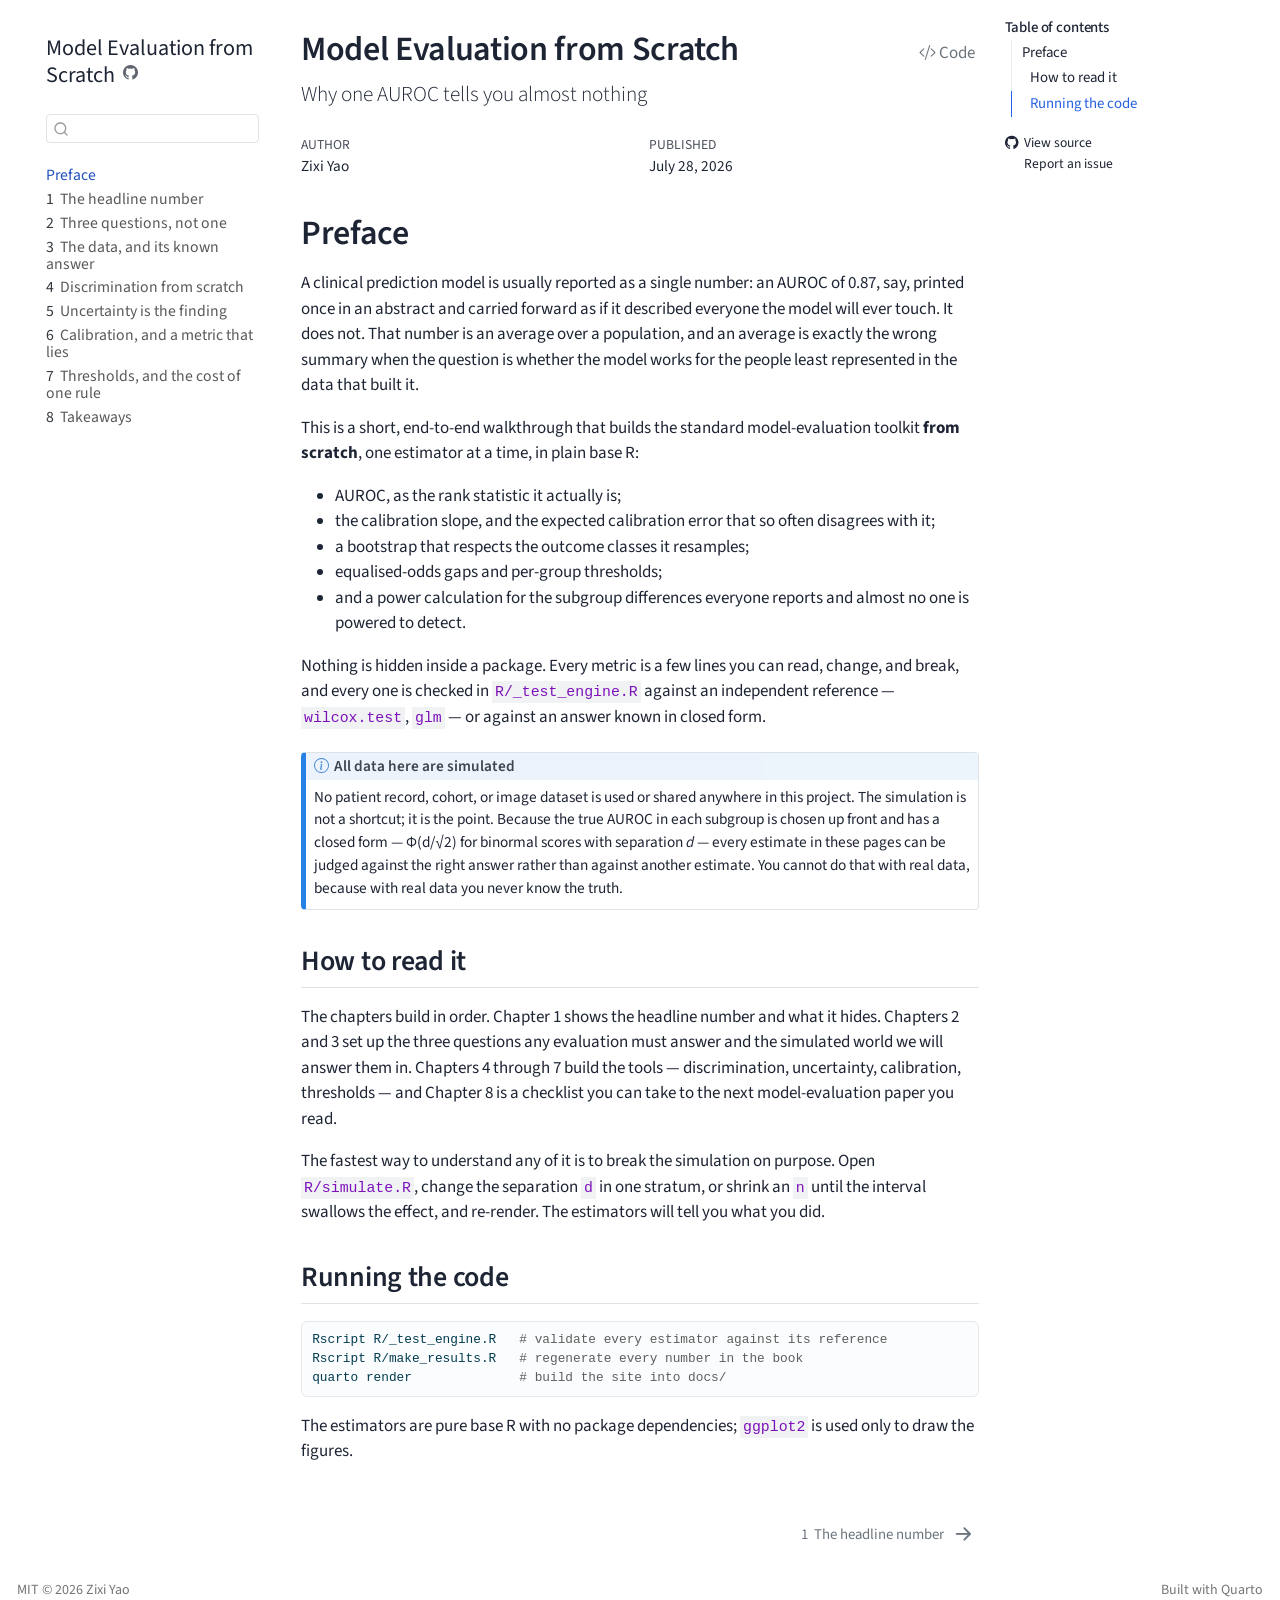
==== docs/index.html @ 879e9f86 "Render site for GitHub Pages" ====
<!DOCTYPE html>
<html xmlns="http://www.w3.org/1999/xhtml" lang="en" xml:lang="en"><head>

<meta charset="utf-8">
<meta name="generator" content="quarto-1.8.27">

<meta name="viewport" content="width=device-width, initial-scale=1.0, user-scalable=yes">

<meta name="author" content="Zixi Yao">
<meta name="dcterms.date" content="2026-07-28">

<title>Model Evaluation from Scratch</title>
<style>
code{white-space: pre-wrap;}
span.smallcaps{font-variant: small-caps;}
div.columns{display: flex; gap: min(4vw, 1.5em);}
div.column{flex: auto; overflow-x: auto;}
div.hanging-indent{margin-left: 1.5em; text-indent: -1.5em;}
ul.task-list{list-style: none;}
ul.task-list li input[type="checkbox"] {
  width: 0.8em;
  margin: 0 0.8em 0.2em -1em; /* quarto-specific, see https://github.com/quarto-dev/quarto-cli/issues/4556 */ 
  vertical-align: middle;
}
/* CSS for syntax highlighting */
html { -webkit-text-size-adjust: 100%; }
pre > code.sourceCode { white-space: pre; position: relative; }
pre > code.sourceCode > span { display: inline-block; line-height: 1.25; }
pre > code.sourceCode > span:empty { height: 1.2em; }
.sourceCode { overflow: visible; }
code.sourceCode > span { color: inherit; text-decoration: inherit; }
div.sourceCode { margin: 1em 0; }
pre.sourceCode { margin: 0; }
@media screen {
div.sourceCode { overflow: auto; }
}
@media print {
pre > code.sourceCode { white-space: pre-wrap; }
pre > code.sourceCode > span { text-indent: -5em; padding-left: 5em; }
}
pre.numberSource code
  { counter-reset: source-line 0; }
pre.numberSource code > span
  { position: relative; left: -4em; counter-increment: source-line; }
pre.numberSource code > span > a:first-child::before
  { content: counter(source-line);
    position: relative; left: -1em; text-align: right; vertical-align: baseline;
    border: none; display: inline-block;
    -webkit-touch-callout: none; -webkit-user-select: none;
    -khtml-user-select: none; -moz-user-select: none;
    -ms-user-select: none; user-select: none;
    padding: 0 4px; width: 4em;
  }
pre.numberSource { margin-left: 3em;  padding-left: 4px; }
div.sourceCode
  {   }
@media screen {
pre > code.sourceCode > span > a:first-child::before { text-decoration: underline; }
}
</style>


<script src="site_libs/quarto-nav/quarto-nav.js"></script>
<script src="site_libs/quarto-nav/headroom.min.js"></script>
<script src="site_libs/clipboard/clipboard.min.js"></script>
<script src="site_libs/quarto-search/autocomplete.umd.js"></script>
<script src="site_libs/quarto-search/fuse.min.js"></script>
<script src="site_libs/quarto-search/quarto-search.js"></script>
<meta name="quarto:offset" content="./">
<link href="./chapters/01-headline-number.html" rel="next">
<script src="site_libs/quarto-html/quarto.js" type="module"></script>
<script src="site_libs/quarto-html/tabsets/tabsets.js" type="module"></script>
<script src="site_libs/quarto-html/axe/axe-check.js" type="module"></script>
<script src="site_libs/quarto-html/popper.min.js"></script>
<script src="site_libs/quarto-html/tippy.umd.min.js"></script>
<script src="site_libs/quarto-html/anchor.min.js"></script>
<link href="site_libs/quarto-html/tippy.css" rel="stylesheet">
<link href="site_libs/quarto-html/quarto-syntax-highlighting-ed96de9b727972fe78a7b5d16c58bf87.css" rel="stylesheet" id="quarto-text-highlighting-styles">
<script src="site_libs/bootstrap/bootstrap.min.js"></script>
<link href="site_libs/bootstrap/bootstrap-icons.css" rel="stylesheet">
<link href="site_libs/bootstrap/bootstrap-27c261d06b905028a18691de25d09dde.min.css" rel="stylesheet" append-hash="true" id="quarto-bootstrap" data-mode="light">
<script id="quarto-search-options" type="application/json">{
  "location": "sidebar",
  "copy-button": false,
  "collapse-after": 3,
  "panel-placement": "start",
  "type": "textbox",
  "limit": 50,
  "keyboard-shortcut": [
    "f",
    "/",
    "s"
  ],
  "show-item-context": false,
  "language": {
    "search-no-results-text": "No results",
    "search-matching-documents-text": "matching documents",
    "search-copy-link-title": "Copy link to search",
    "search-hide-matches-text": "Hide additional matches",
    "search-more-match-text": "more match in this document",
    "search-more-matches-text": "more matches in this document",
    "search-clear-button-title": "Clear",
    "search-text-placeholder": "",
    "search-detached-cancel-button-title": "Cancel",
    "search-submit-button-title": "Submit",
    "search-label": "Search"
  }
}</script>


<link rel="stylesheet" href="styles.css">
</head>

<body class="nav-sidebar floating quarto-light">

<div id="quarto-search-results"></div>
  <header id="quarto-header" class="headroom fixed-top">
  <nav class="quarto-secondary-nav">
    <div class="container-fluid d-flex">
      <button type="button" class="quarto-btn-toggle btn" data-bs-toggle="collapse" role="button" data-bs-target=".quarto-sidebar-collapse-item" aria-controls="quarto-sidebar" aria-expanded="false" aria-label="Toggle sidebar navigation" onclick="if (window.quartoToggleHeadroom) { window.quartoToggleHeadroom(); }">
        <i class="bi bi-layout-text-sidebar-reverse"></i>
      </button>
        <nav class="quarto-page-breadcrumbs" aria-label="breadcrumb"><ol class="breadcrumb"><li class="breadcrumb-item"><a href="./index.html">Preface</a></li></ol></nav>
        <a class="flex-grow-1" role="navigation" data-bs-toggle="collapse" data-bs-target=".quarto-sidebar-collapse-item" aria-controls="quarto-sidebar" aria-expanded="false" aria-label="Toggle sidebar navigation" onclick="if (window.quartoToggleHeadroom) { window.quartoToggleHeadroom(); }">      
        </a>
      <button type="button" class="btn quarto-search-button" aria-label="Search" onclick="window.quartoOpenSearch();">
        <i class="bi bi-search"></i>
      </button>
    </div>
  </nav>
</header>
<!-- content -->
<div id="quarto-content" class="quarto-container page-columns page-rows-contents page-layout-article">
<!-- sidebar -->
  <nav id="quarto-sidebar" class="sidebar collapse collapse-horizontal quarto-sidebar-collapse-item sidebar-navigation floating overflow-auto">
    <div class="pt-lg-2 mt-2 text-left sidebar-header">
    <div class="sidebar-title mb-0 py-0">
      <a href="./">Model Evaluation from Scratch</a> 
        <div class="sidebar-tools-main">
    <a href="https://github.com/Lexiyao/model-evaluation-from-scratch" title="Source Code" class="quarto-navigation-tool px-1" aria-label="Source Code"><i class="bi bi-github"></i></a>
</div>
    </div>
      </div>
        <div class="mt-2 flex-shrink-0 align-items-center">
        <div class="sidebar-search">
        <div id="quarto-search" class="" title="Search"></div>
        </div>
        </div>
    <div class="sidebar-menu-container"> 
    <ul class="list-unstyled mt-1">
        <li class="sidebar-item">
  <div class="sidebar-item-container"> 
  <a href="./index.html" class="sidebar-item-text sidebar-link active">
 <span class="menu-text">Preface</span></a>
  </div>
</li>
        <li class="sidebar-item">
  <div class="sidebar-item-container"> 
  <a href="./chapters/01-headline-number.html" class="sidebar-item-text sidebar-link">
 <span class="menu-text"><span class="chapter-number">1</span>&nbsp; <span class="chapter-title">The headline number</span></span></a>
  </div>
</li>
        <li class="sidebar-item">
  <div class="sidebar-item-container"> 
  <a href="./chapters/02-three-questions.html" class="sidebar-item-text sidebar-link">
 <span class="menu-text"><span class="chapter-number">2</span>&nbsp; <span class="chapter-title">Three questions, not one</span></span></a>
  </div>
</li>
        <li class="sidebar-item">
  <div class="sidebar-item-container"> 
  <a href="./chapters/03-the-data.html" class="sidebar-item-text sidebar-link">
 <span class="menu-text"><span class="chapter-number">3</span>&nbsp; <span class="chapter-title">The data, and its known answer</span></span></a>
  </div>
</li>
        <li class="sidebar-item">
  <div class="sidebar-item-container"> 
  <a href="./chapters/04-discrimination.html" class="sidebar-item-text sidebar-link">
 <span class="menu-text"><span class="chapter-number">4</span>&nbsp; <span class="chapter-title">Discrimination from scratch</span></span></a>
  </div>
</li>
        <li class="sidebar-item">
  <div class="sidebar-item-container"> 
  <a href="./chapters/05-uncertainty.html" class="sidebar-item-text sidebar-link">
 <span class="menu-text"><span class="chapter-number">5</span>&nbsp; <span class="chapter-title">Uncertainty is the finding</span></span></a>
  </div>
</li>
        <li class="sidebar-item">
  <div class="sidebar-item-container"> 
  <a href="./chapters/06-calibration.html" class="sidebar-item-text sidebar-link">
 <span class="menu-text"><span class="chapter-number">6</span>&nbsp; <span class="chapter-title">Calibration, and a metric that lies</span></span></a>
  </div>
</li>
        <li class="sidebar-item">
  <div class="sidebar-item-container"> 
  <a href="./chapters/07-thresholds.html" class="sidebar-item-text sidebar-link">
 <span class="menu-text"><span class="chapter-number">7</span>&nbsp; <span class="chapter-title">Thresholds, and the cost of one rule</span></span></a>
  </div>
</li>
        <li class="sidebar-item">
  <div class="sidebar-item-container"> 
  <a href="./chapters/08-takeaways.html" class="sidebar-item-text sidebar-link">
 <span class="menu-text"><span class="chapter-number">8</span>&nbsp; <span class="chapter-title">Takeaways</span></span></a>
  </div>
</li>
    </ul>
    </div>
</nav>
<div id="quarto-sidebar-glass" class="quarto-sidebar-collapse-item" data-bs-toggle="collapse" data-bs-target=".quarto-sidebar-collapse-item"></div>
<!-- margin-sidebar -->
    <div id="quarto-margin-sidebar" class="sidebar margin-sidebar">
        <nav id="TOC" role="doc-toc" class="toc-active">
    <h2 id="toc-title">Table of contents</h2>
   
  <ul>
  <li><a href="#preface" id="toc-preface" class="nav-link active" data-scroll-target="#preface">Preface</a>
  <ul class="collapse">
  <li><a href="#how-to-read-it" id="toc-how-to-read-it" class="nav-link" data-scroll-target="#how-to-read-it">How to read it</a></li>
  <li><a href="#running-the-code" id="toc-running-the-code" class="nav-link" data-scroll-target="#running-the-code">Running the code</a></li>
  </ul></li>
  </ul>
<div class="toc-actions"><ul><li><a href="https://github.com/Lexiyao/model-evaluation-from-scratch/blob/main/index.qmd" class="toc-action"><i class="bi bi-github"></i>View source</a></li><li><a href="https://github.com/Lexiyao/model-evaluation-from-scratch/issues/new" class="toc-action"><i class="bi empty"></i>Report an issue</a></li></ul></div></nav>
    </div>
<!-- main -->
<main class="content" id="quarto-document-content">

<header id="title-block-header" class="quarto-title-block default">
<div class="quarto-title">
<div class="quarto-title-block"><div><h1 class="title">Model Evaluation from Scratch</h1><button type="button" class="btn code-tools-button" id="quarto-code-tools-source"><i class="bi"></i> Code</button></div></div>
<p class="subtitle lead">Why one AUROC tells you almost nothing</p>
</div>



<div class="quarto-title-meta">

    <div>
    <div class="quarto-title-meta-heading">Author</div>
    <div class="quarto-title-meta-contents">
             <p>Zixi Yao </p>
          </div>
  </div>
    
    <div>
    <div class="quarto-title-meta-heading">Published</div>
    <div class="quarto-title-meta-contents">
      <p class="date">July 28, 2026</p>
    </div>
  </div>
  
    
  </div>
  


</header>


<section id="preface" class="level1 unnumbered">
<h1 class="unnumbered">Preface</h1>
<p>A clinical prediction model is usually reported as a single number: an AUROC of 0.87, say, printed once in an abstract and carried forward as if it described everyone the model will ever touch. It does not. That number is an average over a population, and an average is exactly the wrong summary when the question is whether the model works for the people least represented in the data that built it.</p>
<p>This is a short, end-to-end walkthrough that builds the standard model-evaluation toolkit <strong>from scratch</strong>, one estimator at a time, in plain base R:</p>
<ul>
<li>AUROC, as the rank statistic it actually is;</li>
<li>the calibration slope, and the expected calibration error that so often disagrees with it;</li>
<li>a bootstrap that respects the outcome classes it resamples;</li>
<li>equalised-odds gaps and per-group thresholds;</li>
<li>and a power calculation for the subgroup differences everyone reports and almost no one is powered to detect.</li>
</ul>
<p>Nothing is hidden inside a package. Every metric is a few lines you can read, change, and break, and every one is checked in <code>R/_test_engine.R</code> against an independent reference — <code>wilcox.test</code>, <code>glm</code> — or against an answer known in closed form.</p>
<div class="callout callout-style-default callout-note callout-titled">
<div class="callout-header d-flex align-content-center">
<div class="callout-icon-container">
<i class="callout-icon"></i>
</div>
<div class="callout-title-container flex-fill">
<span class="screen-reader-only">Note</span>All data here are simulated
</div>
</div>
<div class="callout-body-container callout-body">
<p>No patient record, cohort, or image dataset is used or shared anywhere in this project. The simulation is not a shortcut; it is the point. Because the true AUROC in each subgroup is chosen up front and has a closed form — Φ(d/√2) for binormal scores with separation <em>d</em> — every estimate in these pages can be judged against the right answer rather than against another estimate. You cannot do that with real data, because with real data you never know the truth.</p>
</div>
</div>
<section id="how-to-read-it" class="level2">
<h2 class="anchored" data-anchor-id="how-to-read-it">How to read it</h2>
<p>The chapters build in order. Chapter 1 shows the headline number and what it hides. Chapters 2 and 3 set up the three questions any evaluation must answer and the simulated world we will answer them in. Chapters 4 through 7 build the tools — discrimination, uncertainty, calibration, thresholds — and Chapter 8 is a checklist you can take to the next model-evaluation paper you read.</p>
<p>The fastest way to understand any of it is to break the simulation on purpose. Open <code>R/simulate.R</code>, change the separation <code>d</code> in one stratum, or shrink an <code>n</code> until the interval swallows the effect, and re-render. The estimators will tell you what you did.</p>
</section>
<section id="running-the-code" class="level2">
<h2 class="anchored" data-anchor-id="running-the-code">Running the code</h2>
<div class="code-copy-outer-scaffold"><div class="sourceCode" id="cb1"><pre class="sourceCode bash code-with-copy"><code class="sourceCode bash"><span id="cb1-1"><a href="#cb1-1" aria-hidden="true" tabindex="-1"></a><span class="ex">Rscript</span> R/_test_engine.R   <span class="co"># validate every estimator against its reference</span></span>
<span id="cb1-2"><a href="#cb1-2" aria-hidden="true" tabindex="-1"></a><span class="ex">Rscript</span> R/make_results.R   <span class="co"># regenerate every number in the book</span></span>
<span id="cb1-3"><a href="#cb1-3" aria-hidden="true" tabindex="-1"></a><span class="ex">quarto</span> render              <span class="co"># build the site into docs/</span></span></code></pre></div><button title="Copy to Clipboard" class="code-copy-button"><i class="bi"></i></button></div>
<p>The estimators are pure base R with no package dependencies; <code>ggplot2</code> is used only to draw the figures.</p>


<!-- -->

</section>
</section>

</main> <!-- /main -->
<script id="quarto-html-after-body" type="application/javascript">
  window.document.addEventListener("DOMContentLoaded", function (event) {
    const icon = "";
    const anchorJS = new window.AnchorJS();
    anchorJS.options = {
      placement: 'right',
      icon: icon
    };
    anchorJS.add('.anchored');
    const isCodeAnnotation = (el) => {
      for (const clz of el.classList) {
        if (clz.startsWith('code-annotation-')) {                     
          return true;
        }
      }
      return false;
    }
    const onCopySuccess = function(e) {
      // button target
      const button = e.trigger;
      // don't keep focus
      button.blur();
      // flash "checked"
      button.classList.add('code-copy-button-checked');
      var currentTitle = button.getAttribute("title");
      button.setAttribute("title", "Copied!");
      let tooltip;
      if (window.bootstrap) {
        button.setAttribute("data-bs-toggle", "tooltip");
        button.setAttribute("data-bs-placement", "left");
        button.setAttribute("data-bs-title", "Copied!");
        tooltip = new bootstrap.Tooltip(button, 
          { trigger: "manual", 
            customClass: "code-copy-button-tooltip",
            offset: [0, -8]});
        tooltip.show();    
      }
      setTimeout(function() {
        if (tooltip) {
          tooltip.hide();
          button.removeAttribute("data-bs-title");
          button.removeAttribute("data-bs-toggle");
          button.removeAttribute("data-bs-placement");
        }
        button.setAttribute("title", currentTitle);
        button.classList.remove('code-copy-button-checked');
      }, 1000);
      // clear code selection
      e.clearSelection();
    }
    const getTextToCopy = function(trigger) {
      const outerScaffold = trigger.parentElement.cloneNode(true);
      const codeEl = outerScaffold.querySelector('code');
      for (const childEl of codeEl.children) {
        if (isCodeAnnotation(childEl)) {
          childEl.remove();
        }
      }
      return codeEl.innerText;
    }
    const clipboard = new window.ClipboardJS('.code-copy-button:not([data-in-quarto-modal])', {
      text: getTextToCopy
    });
    clipboard.on('success', onCopySuccess);
    if (window.document.getElementById('quarto-embedded-source-code-modal')) {
      const clipboardModal = new window.ClipboardJS('.code-copy-button[data-in-quarto-modal]', {
        text: getTextToCopy,
        container: window.document.getElementById('quarto-embedded-source-code-modal')
      });
      clipboardModal.on('success', onCopySuccess);
    }
    const viewSource = window.document.getElementById('quarto-view-source') ||
                       window.document.getElementById('quarto-code-tools-source');
    if (viewSource) {
      const sourceUrl = viewSource.getAttribute("data-quarto-source-url");
      viewSource.addEventListener("click", function(e) {
        if (sourceUrl) {
          // rstudio viewer pane
          if (/\bcapabilities=\b/.test(window.location)) {
            window.open(sourceUrl);
          } else {
            window.location.href = sourceUrl;
          }
        } else {
          const modal = new bootstrap.Modal(document.getElementById('quarto-embedded-source-code-modal'));
          modal.show();
        }
        return false;
      });
    }
    function toggleCodeHandler(show) {
      return function(e) {
        const detailsSrc = window.document.querySelectorAll(".cell > details > .sourceCode");
        for (let i=0; i<detailsSrc.length; i++) {
          const details = detailsSrc[i].parentElement;
          if (show) {
            details.open = true;
          } else {
            details.removeAttribute("open");
          }
        }
        const cellCodeDivs = window.document.querySelectorAll(".cell > .sourceCode");
        const fromCls = show ? "hidden" : "unhidden";
        const toCls = show ? "unhidden" : "hidden";
        for (let i=0; i<cellCodeDivs.length; i++) {
          const codeDiv = cellCodeDivs[i];
          if (codeDiv.classList.contains(fromCls)) {
            codeDiv.classList.remove(fromCls);
            codeDiv.classList.add(toCls);
          } 
        }
        return false;
      }
    }
    const hideAllCode = window.document.getElementById("quarto-hide-all-code");
    if (hideAllCode) {
      hideAllCode.addEventListener("click", toggleCodeHandler(false));
    }
    const showAllCode = window.document.getElementById("quarto-show-all-code");
    if (showAllCode) {
      showAllCode.addEventListener("click", toggleCodeHandler(true));
    }
      var localhostRegex = new RegExp(/^(?:http|https):\/\/localhost\:?[0-9]*\//);
      var mailtoRegex = new RegExp(/^mailto:/);
        var filterRegex = new RegExp('/' + window.location.host + '/');
      var isInternal = (href) => {
          return filterRegex.test(href) || localhostRegex.test(href) || mailtoRegex.test(href);
      }
      // Inspect non-navigation links and adorn them if external
     var links = window.document.querySelectorAll('a[href]:not(.nav-link):not(.navbar-brand):not(.toc-action):not(.sidebar-link):not(.sidebar-item-toggle):not(.pagination-link):not(.no-external):not([aria-hidden]):not(.dropdown-item):not(.quarto-navigation-tool):not(.about-link)');
      for (var i=0; i<links.length; i++) {
        const link = links[i];
        if (!isInternal(link.href)) {
          // undo the damage that might have been done by quarto-nav.js in the case of
          // links that we want to consider external
          if (link.dataset.originalHref !== undefined) {
            link.href = link.dataset.originalHref;
          }
        }
      }
    function tippyHover(el, contentFn, onTriggerFn, onUntriggerFn) {
      const config = {
        allowHTML: true,
        maxWidth: 500,
        delay: 100,
        arrow: false,
        appendTo: function(el) {
            return el.parentElement;
        },
        interactive: true,
        interactiveBorder: 10,
        theme: 'quarto',
        placement: 'bottom-start',
      };
      if (contentFn) {
        config.content = contentFn;
      }
      if (onTriggerFn) {
        config.onTrigger = onTriggerFn;
      }
      if (onUntriggerFn) {
        config.onUntrigger = onUntriggerFn;
      }
      window.tippy(el, config); 
    }
    const noterefs = window.document.querySelectorAll('a[role="doc-noteref"]');
    for (var i=0; i<noterefs.length; i++) {
      const ref = noterefs[i];
      tippyHover(ref, function() {
        // use id or data attribute instead here
        let href = ref.getAttribute('data-footnote-href') || ref.getAttribute('href');
        try { href = new URL(href).hash; } catch {}
        const id = href.replace(/^#\/?/, "");
        const note = window.document.getElementById(id);
        if (note) {
          return note.innerHTML;
        } else {
          return "";
        }
      });
    }
    const xrefs = window.document.querySelectorAll('a.quarto-xref');
    const processXRef = (id, note) => {
      // Strip column container classes
      const stripColumnClz = (el) => {
        el.classList.remove("page-full", "page-columns");
        if (el.children) {
          for (const child of el.children) {
            stripColumnClz(child);
          }
        }
      }
      stripColumnClz(note)
      if (id === null || id.startsWith('sec-')) {
        // Special case sections, only their first couple elements
        const container = document.createElement("div");
        if (note.children && note.children.length > 2) {
          container.appendChild(note.children[0].cloneNode(true));
          for (let i = 1; i < note.children.length; i++) {
            const child = note.children[i];
            if (child.tagName === "P" && child.innerText === "") {
              continue;
            } else {
              container.appendChild(child.cloneNode(true));
              break;
            }
          }
          if (window.Quarto?.typesetMath) {
            window.Quarto.typesetMath(container);
          }
          return container.innerHTML
        } else {
          if (window.Quarto?.typesetMath) {
            window.Quarto.typesetMath(note);
          }
          return note.innerHTML;
        }
      } else {
        // Remove any anchor links if they are present
        const anchorLink = note.querySelector('a.anchorjs-link');
        if (anchorLink) {
          anchorLink.remove();
        }
        if (window.Quarto?.typesetMath) {
          window.Quarto.typesetMath(note);
        }
        if (note.classList.contains("callout")) {
          return note.outerHTML;
        } else {
          return note.innerHTML;
        }
      }
    }
    for (var i=0; i<xrefs.length; i++) {
      const xref = xrefs[i];
      tippyHover(xref, undefined, function(instance) {
        instance.disable();
        let url = xref.getAttribute('href');
        let hash = undefined; 
        if (url.startsWith('#')) {
          hash = url;
        } else {
          try { hash = new URL(url).hash; } catch {}
        }
        if (hash) {
          const id = hash.replace(/^#\/?/, "");
          const note = window.document.getElementById(id);
          if (note !== null) {
            try {
              const html = processXRef(id, note.cloneNode(true));
              instance.setContent(html);
            } finally {
              instance.enable();
              instance.show();
            }
          } else {
            // See if we can fetch this
            fetch(url.split('#')[0])
            .then(res => res.text())
            .then(html => {
              const parser = new DOMParser();
              const htmlDoc = parser.parseFromString(html, "text/html");
              const note = htmlDoc.getElementById(id);
              if (note !== null) {
                const html = processXRef(id, note);
                instance.setContent(html);
              } 
            }).finally(() => {
              instance.enable();
              instance.show();
            });
          }
        } else {
          // See if we can fetch a full url (with no hash to target)
          // This is a special case and we should probably do some content thinning / targeting
          fetch(url)
          .then(res => res.text())
          .then(html => {
            const parser = new DOMParser();
            const htmlDoc = parser.parseFromString(html, "text/html");
            const note = htmlDoc.querySelector('main.content');
            if (note !== null) {
              // This should only happen for chapter cross references
              // (since there is no id in the URL)
              // remove the first header
              if (note.children.length > 0 && note.children[0].tagName === "HEADER") {
                note.children[0].remove();
              }
              const html = processXRef(null, note);
              instance.setContent(html);
            } 
          }).finally(() => {
            instance.enable();
            instance.show();
          });
        }
      }, function(instance) {
      });
    }
        let selectedAnnoteEl;
        const selectorForAnnotation = ( cell, annotation) => {
          let cellAttr = 'data-code-cell="' + cell + '"';
          let lineAttr = 'data-code-annotation="' +  annotation + '"';
          const selector = 'span[' + cellAttr + '][' + lineAttr + ']';
          return selector;
        }
        const selectCodeLines = (annoteEl) => {
          const doc = window.document;
          const targetCell = annoteEl.getAttribute("data-target-cell");
          const targetAnnotation = annoteEl.getAttribute("data-target-annotation");
          const annoteSpan = window.document.querySelector(selectorForAnnotation(targetCell, targetAnnotation));
          const lines = annoteSpan.getAttribute("data-code-lines").split(",");
          const lineIds = lines.map((line) => {
            return targetCell + "-" + line;
          })
          let top = null;
          let height = null;
          let parent = null;
          if (lineIds.length > 0) {
              //compute the position of the single el (top and bottom and make a div)
              const el = window.document.getElementById(lineIds[0]);
              top = el.offsetTop;
              height = el.offsetHeight;
              parent = el.parentElement.parentElement;
            if (lineIds.length > 1) {
              const lastEl = window.document.getElementById(lineIds[lineIds.length - 1]);
              const bottom = lastEl.offsetTop + lastEl.offsetHeight;
              height = bottom - top;
            }
            if (top !== null && height !== null && parent !== null) {
              // cook up a div (if necessary) and position it 
              let div = window.document.getElementById("code-annotation-line-highlight");
              if (div === null) {
                div = window.document.createElement("div");
                div.setAttribute("id", "code-annotation-line-highlight");
                div.style.position = 'absolute';
                parent.appendChild(div);
              }
              div.style.top = top - 2 + "px";
              div.style.height = height + 4 + "px";
              div.style.left = 0;
              let gutterDiv = window.document.getElementById("code-annotation-line-highlight-gutter");
              if (gutterDiv === null) {
                gutterDiv = window.document.createElement("div");
                gutterDiv.setAttribute("id", "code-annotation-line-highlight-gutter");
                gutterDiv.style.position = 'absolute';
                const codeCell = window.document.getElementById(targetCell);
                const gutter = codeCell.querySelector('.code-annotation-gutter');
                gutter.appendChild(gutterDiv);
              }
              gutterDiv.style.top = top - 2 + "px";
              gutterDiv.style.height = height + 4 + "px";
            }
            selectedAnnoteEl = annoteEl;
          }
        };
        const unselectCodeLines = () => {
          const elementsIds = ["code-annotation-line-highlight", "code-annotation-line-highlight-gutter"];
          elementsIds.forEach((elId) => {
            const div = window.document.getElementById(elId);
            if (div) {
              div.remove();
            }
          });
          selectedAnnoteEl = undefined;
        };
          // Handle positioning of the toggle
      window.addEventListener(
        "resize",
        throttle(() => {
          elRect = undefined;
          if (selectedAnnoteEl) {
            selectCodeLines(selectedAnnoteEl);
          }
        }, 10)
      );
      function throttle(fn, ms) {
      let throttle = false;
      let timer;
        return (...args) => {
          if(!throttle) { // first call gets through
              fn.apply(this, args);
              throttle = true;
          } else { // all the others get throttled
              if(timer) clearTimeout(timer); // cancel #2
              timer = setTimeout(() => {
                fn.apply(this, args);
                timer = throttle = false;
              }, ms);
          }
        };
      }
        // Attach click handler to the DT
        const annoteDls = window.document.querySelectorAll('dt[data-target-cell]');
        for (const annoteDlNode of annoteDls) {
          annoteDlNode.addEventListener('click', (event) => {
            const clickedEl = event.target;
            if (clickedEl !== selectedAnnoteEl) {
              unselectCodeLines();
              const activeEl = window.document.querySelector('dt[data-target-cell].code-annotation-active');
              if (activeEl) {
                activeEl.classList.remove('code-annotation-active');
              }
              selectCodeLines(clickedEl);
              clickedEl.classList.add('code-annotation-active');
            } else {
              // Unselect the line
              unselectCodeLines();
              clickedEl.classList.remove('code-annotation-active');
            }
          });
        }
    const findCites = (el) => {
      const parentEl = el.parentElement;
      if (parentEl) {
        const cites = parentEl.dataset.cites;
        if (cites) {
          return {
            el,
            cites: cites.split(' ')
          };
        } else {
          return findCites(el.parentElement)
        }
      } else {
        return undefined;
      }
    };
    var bibliorefs = window.document.querySelectorAll('a[role="doc-biblioref"]');
    for (var i=0; i<bibliorefs.length; i++) {
      const ref = bibliorefs[i];
      const citeInfo = findCites(ref);
      if (citeInfo) {
        tippyHover(citeInfo.el, function() {
          var popup = window.document.createElement('div');
          citeInfo.cites.forEach(function(cite) {
            var citeDiv = window.document.createElement('div');
            citeDiv.classList.add('hanging-indent');
            citeDiv.classList.add('csl-entry');
            var biblioDiv = window.document.getElementById('ref-' + cite);
            if (biblioDiv) {
              citeDiv.innerHTML = biblioDiv.innerHTML;
            }
            popup.appendChild(citeDiv);
          });
          return popup.innerHTML;
        });
      }
    }
  });
  </script>
<nav class="page-navigation">
  <div class="nav-page nav-page-previous">
  </div>
  <div class="nav-page nav-page-next">
      <a href="./chapters/01-headline-number.html" class="pagination-link" aria-label="The headline number">
        <span class="nav-page-text"><span class="chapter-number">1</span>&nbsp; <span class="chapter-title">The headline number</span></span> <i class="bi bi-arrow-right-short"></i>
      </a>
  </div>
</nav><div class="modal fade" id="quarto-embedded-source-code-modal" tabindex="-1" aria-labelledby="quarto-embedded-source-code-modal-label" aria-hidden="true"><div class="modal-dialog modal-dialog-scrollable"><div class="modal-content"><div class="modal-header"><h5 class="modal-title" id="quarto-embedded-source-code-modal-label">Source Code</h5><button class="btn-close" data-bs-dismiss="modal"></button></div><div class="modal-body"><div class="">
<div class="code-copy-outer-scaffold"><div class="sourceCode" id="cb2" data-shortcodes="false"><pre class="sourceCode markdown code-with-copy"><code class="sourceCode markdown"><span id="cb2-1"><a href="#cb2-1" aria-hidden="true" tabindex="-1"></a><span class="fu"># Preface {.unnumbered}</span></span>
<span id="cb2-2"><a href="#cb2-2" aria-hidden="true" tabindex="-1"></a></span>
<span id="cb2-3"><a href="#cb2-3" aria-hidden="true" tabindex="-1"></a>A clinical prediction model is usually reported as a single number: an AUROC of</span>
<span id="cb2-4"><a href="#cb2-4" aria-hidden="true" tabindex="-1"></a>0.87, say, printed once in an abstract and carried forward as if it described</span>
<span id="cb2-5"><a href="#cb2-5" aria-hidden="true" tabindex="-1"></a>everyone the model will ever touch. It does not. That number is an average over</span>
<span id="cb2-6"><a href="#cb2-6" aria-hidden="true" tabindex="-1"></a>a population, and an average is exactly the wrong summary when the question is</span>
<span id="cb2-7"><a href="#cb2-7" aria-hidden="true" tabindex="-1"></a>whether the model works for the people least represented in the data that built</span>
<span id="cb2-8"><a href="#cb2-8" aria-hidden="true" tabindex="-1"></a>it.</span>
<span id="cb2-9"><a href="#cb2-9" aria-hidden="true" tabindex="-1"></a></span>
<span id="cb2-10"><a href="#cb2-10" aria-hidden="true" tabindex="-1"></a>This is a short, end-to-end walkthrough that builds the standard</span>
<span id="cb2-11"><a href="#cb2-11" aria-hidden="true" tabindex="-1"></a>model-evaluation toolkit **from scratch**, one estimator at a time, in plain</span>
<span id="cb2-12"><a href="#cb2-12" aria-hidden="true" tabindex="-1"></a>base R:</span>
<span id="cb2-13"><a href="#cb2-13" aria-hidden="true" tabindex="-1"></a></span>
<span id="cb2-14"><a href="#cb2-14" aria-hidden="true" tabindex="-1"></a><span class="ss">- </span>AUROC, as the rank statistic it actually is;</span>
<span id="cb2-15"><a href="#cb2-15" aria-hidden="true" tabindex="-1"></a><span class="ss">- </span>the calibration slope, and the expected calibration error that so often</span>
<span id="cb2-16"><a href="#cb2-16" aria-hidden="true" tabindex="-1"></a>  disagrees with it;</span>
<span id="cb2-17"><a href="#cb2-17" aria-hidden="true" tabindex="-1"></a><span class="ss">- </span>a bootstrap that respects the outcome classes it resamples;</span>
<span id="cb2-18"><a href="#cb2-18" aria-hidden="true" tabindex="-1"></a><span class="ss">- </span>equalised-odds gaps and per-group thresholds;</span>
<span id="cb2-19"><a href="#cb2-19" aria-hidden="true" tabindex="-1"></a><span class="ss">- </span>and a power calculation for the subgroup differences everyone reports and</span>
<span id="cb2-20"><a href="#cb2-20" aria-hidden="true" tabindex="-1"></a>  almost no one is powered to detect.</span>
<span id="cb2-21"><a href="#cb2-21" aria-hidden="true" tabindex="-1"></a></span>
<span id="cb2-22"><a href="#cb2-22" aria-hidden="true" tabindex="-1"></a>Nothing is hidden inside a package. Every metric is a few lines you can read,</span>
<span id="cb2-23"><a href="#cb2-23" aria-hidden="true" tabindex="-1"></a>change, and break, and every one is checked in <span class="in">`R/_test_engine.R`</span> against an</span>
<span id="cb2-24"><a href="#cb2-24" aria-hidden="true" tabindex="-1"></a>independent reference — <span class="in">`wilcox.test`</span>, <span class="in">`glm`</span> — or against an answer known in</span>
<span id="cb2-25"><a href="#cb2-25" aria-hidden="true" tabindex="-1"></a>closed form.</span>
<span id="cb2-26"><a href="#cb2-26" aria-hidden="true" tabindex="-1"></a></span>
<span id="cb2-27"><a href="#cb2-27" aria-hidden="true" tabindex="-1"></a>::: {.callout-note}</span>
<span id="cb2-28"><a href="#cb2-28" aria-hidden="true" tabindex="-1"></a><span class="fu">## All data here are simulated</span></span>
<span id="cb2-29"><a href="#cb2-29" aria-hidden="true" tabindex="-1"></a></span>
<span id="cb2-30"><a href="#cb2-30" aria-hidden="true" tabindex="-1"></a>No patient record, cohort, or image dataset is used or shared anywhere in this</span>
<span id="cb2-31"><a href="#cb2-31" aria-hidden="true" tabindex="-1"></a>project. The simulation is not a shortcut; it is the point. Because the true</span>
<span id="cb2-32"><a href="#cb2-32" aria-hidden="true" tabindex="-1"></a>AUROC in each subgroup is chosen up front and has a closed form — Φ(d/√2) for</span>
<span id="cb2-33"><a href="#cb2-33" aria-hidden="true" tabindex="-1"></a>binormal scores with separation *d* — every estimate in these pages can be</span>
<span id="cb2-34"><a href="#cb2-34" aria-hidden="true" tabindex="-1"></a>judged against the right answer rather than against another estimate. You</span>
<span id="cb2-35"><a href="#cb2-35" aria-hidden="true" tabindex="-1"></a>cannot do that with real data, because with real data you never know the</span>
<span id="cb2-36"><a href="#cb2-36" aria-hidden="true" tabindex="-1"></a>truth.</span>
<span id="cb2-37"><a href="#cb2-37" aria-hidden="true" tabindex="-1"></a>:::</span>
<span id="cb2-38"><a href="#cb2-38" aria-hidden="true" tabindex="-1"></a></span>
<span id="cb2-39"><a href="#cb2-39" aria-hidden="true" tabindex="-1"></a><span class="fu">## How to read it</span></span>
<span id="cb2-40"><a href="#cb2-40" aria-hidden="true" tabindex="-1"></a></span>
<span id="cb2-41"><a href="#cb2-41" aria-hidden="true" tabindex="-1"></a>The chapters build in order. Chapter 1 shows the headline number and what it</span>
<span id="cb2-42"><a href="#cb2-42" aria-hidden="true" tabindex="-1"></a>hides. Chapters 2 and 3 set up the three questions any evaluation must answer</span>
<span id="cb2-43"><a href="#cb2-43" aria-hidden="true" tabindex="-1"></a>and the simulated world we will answer them in. Chapters 4 through 7 build the</span>
<span id="cb2-44"><a href="#cb2-44" aria-hidden="true" tabindex="-1"></a>tools — discrimination, uncertainty, calibration, thresholds — and Chapter 8 is</span>
<span id="cb2-45"><a href="#cb2-45" aria-hidden="true" tabindex="-1"></a>a checklist you can take to the next model-evaluation paper you read.</span>
<span id="cb2-46"><a href="#cb2-46" aria-hidden="true" tabindex="-1"></a></span>
<span id="cb2-47"><a href="#cb2-47" aria-hidden="true" tabindex="-1"></a>The fastest way to understand any of it is to break the simulation on purpose.</span>
<span id="cb2-48"><a href="#cb2-48" aria-hidden="true" tabindex="-1"></a>Open <span class="in">`R/simulate.R`</span>, change the separation <span class="in">`d`</span> in one stratum, or shrink an <span class="in">`n`</span></span>
<span id="cb2-49"><a href="#cb2-49" aria-hidden="true" tabindex="-1"></a>until the interval swallows the effect, and re-render. The estimators will tell</span>
<span id="cb2-50"><a href="#cb2-50" aria-hidden="true" tabindex="-1"></a>you what you did.</span>
<span id="cb2-51"><a href="#cb2-51" aria-hidden="true" tabindex="-1"></a></span>
<span id="cb2-52"><a href="#cb2-52" aria-hidden="true" tabindex="-1"></a><span class="fu">## Running the code</span></span>
<span id="cb2-53"><a href="#cb2-53" aria-hidden="true" tabindex="-1"></a></span>
<span id="cb2-54"><a href="#cb2-54" aria-hidden="true" tabindex="-1"></a><span class="in">```bash</span></span>
<span id="cb2-55"><a href="#cb2-55" aria-hidden="true" tabindex="-1"></a><span class="ex">Rscript</span> R/_test_engine.R   <span class="co"># validate every estimator against its reference</span></span>
<span id="cb2-56"><a href="#cb2-56" aria-hidden="true" tabindex="-1"></a><span class="ex">Rscript</span> R/make_results.R   <span class="co"># regenerate every number in the book</span></span>
<span id="cb2-57"><a href="#cb2-57" aria-hidden="true" tabindex="-1"></a><span class="ex">quarto</span> render              <span class="co"># build the site into docs/</span></span>
<span id="cb2-58"><a href="#cb2-58" aria-hidden="true" tabindex="-1"></a><span class="in">```</span></span>
<span id="cb2-59"><a href="#cb2-59" aria-hidden="true" tabindex="-1"></a></span>
<span id="cb2-60"><a href="#cb2-60" aria-hidden="true" tabindex="-1"></a>The estimators are pure base R with no package dependencies; <span class="in">`ggplot2`</span> is used</span>
<span id="cb2-61"><a href="#cb2-61" aria-hidden="true" tabindex="-1"></a>only to draw the figures.</span></code></pre></div><button title="Copy to Clipboard" class="code-copy-button" data-in-quarto-modal=""><i class="bi"></i></button></div>
</div></div></div></div></div>
</div> <!-- /content -->
<footer class="footer">
  <div class="nav-footer">
    <div class="nav-footer-left">
<p>MIT © 2026 Zixi Yao</p>
</div>   
    <div class="nav-footer-center">
      &nbsp;
    <div class="toc-actions d-sm-block d-md-none"><ul><li><a href="https://github.com/Lexiyao/model-evaluation-from-scratch/blob/main/index.qmd" class="toc-action"><i class="bi bi-github"></i>View source</a></li><li><a href="https://github.com/Lexiyao/model-evaluation-from-scratch/issues/new" class="toc-action"><i class="bi empty"></i>Report an issue</a></li></ul></div></div>
    <div class="nav-footer-right">
<p>Built with Quarto</p>
</div>
  </div>
</footer>




</body></html>
---- docs/site_libs/quarto-html/tippy.css ----
.tippy-box[data-animation=fade][data-state=hidden]{opacity:0}[data-tippy-root]{max-width:calc(100vw - 10px)}.tippy-box{position:relative;background-color:#333;color:#fff;border-radius:4px;font-size:14px;line-height:1.4;white-space:normal;outline:0;transition-property:transform,visibility,opacity}.tippy-box[data-placement^=top]>.tippy-arrow{bottom:0}.tippy-box[data-placement^=top]>.tippy-arrow:before{bottom:-7px;left:0;border-width:8px 8px 0;border-top-color:initial;transform-origin:center top}.tippy-box[data-placement^=bottom]>.tippy-arrow{top:0}.tippy-box[data-placement^=bottom]>.tippy-arrow:before{top:-7px;left:0;border-width:0 8px 8px;border-bottom-color:initial;transform-origin:center bottom}.tippy-box[data-placement^=left]>.tippy-arrow{right:0}.tippy-box[data-placement^=left]>.tippy-arrow:before{border-width:8px 0 8px 8px;border-left-color:initial;right:-7px;transform-origin:center left}.tippy-box[data-placement^=right]>.tippy-arrow{left:0}.tippy-box[data-placement^=right]>.tippy-arrow:before{left:-7px;border-width:8px 8px 8px 0;border-right-color:initial;transform-origin:center right}.tippy-box[data-inertia][data-state=visible]{transition-timing-function:cubic-bezier(.54,1.5,.38,1.11)}.tippy-arrow{width:16px;height:16px;color:#333}.tippy-arrow:before{content:"";position:absolute;border-color:transparent;border-style:solid}.tippy-content{position:relative;padding:5px 9px;z-index:1}
---- docs/site_libs/quarto-html/quarto-syntax-highlighting-ed96de9b727972fe78a7b5d16c58bf87.css ----
/* quarto syntax highlight colors */
:root {
  --quarto-hl-ot-color: #003B4F;
  --quarto-hl-at-color: #657422;
  --quarto-hl-ss-color: #20794D;
  --quarto-hl-an-color: #5E5E5E;
  --quarto-hl-fu-color: #4758AB;
  --quarto-hl-st-color: #20794D;
  --quarto-hl-cf-color: #003B4F;
  --quarto-hl-op-color: #5E5E5E;
  --quarto-hl-er-color: #AD0000;
  --quarto-hl-bn-color: #AD0000;
  --quarto-hl-al-color: #AD0000;
  --quarto-hl-va-color: #111111;
  --quarto-hl-bu-color: inherit;
  --quarto-hl-ex-color: inherit;
  --quarto-hl-pp-color: #AD0000;
  --quarto-hl-in-color: #5E5E5E;
  --quarto-hl-vs-color: #20794D;
  --quarto-hl-wa-color: #5E5E5E;
  --quarto-hl-do-color: #5E5E5E;
  --quarto-hl-im-color: #00769E;
  --quarto-hl-ch-color: #20794D;
  --quarto-hl-dt-color: #AD0000;
  --quarto-hl-fl-color: #AD0000;
  --quarto-hl-co-color: #5E5E5E;
  --quarto-hl-cv-color: #5E5E5E;
  --quarto-hl-cn-color: #8f5902;
  --quarto-hl-sc-color: #5E5E5E;
  --quarto-hl-dv-color: #AD0000;
  --quarto-hl-kw-color: #003B4F;
}

/* other quarto variables */
:root {
  --quarto-font-monospace: SFMono-Regular, Menlo, Monaco, Consolas, "Liberation Mono", "Courier New", monospace;
}

/* syntax highlight based on Pandoc's rules */
pre > code.sourceCode > span {
  color: #003B4F;
}

code.sourceCode > span {
  color: #003B4F;
}

div.sourceCode,
div.sourceCode pre.sourceCode {
  color: #003B4F;
}

/* Normal */
code span {
  color: #003B4F;
}

/* Alert */
code span.al {
  color: #AD0000;
  font-style: inherit;
}

/* Annotation */
code span.an {
  color: #5E5E5E;
  font-style: inherit;
}

/* Attribute */
code span.at {
  color: #657422;
  font-style: inherit;
}

/* BaseN */
code span.bn {
  color: #AD0000;
  font-style: inherit;
}

/* BuiltIn */
code span.bu {
  font-style: inherit;
}

/* ControlFlow */
code span.cf {
  color: #003B4F;
  font-weight: bold;
  font-style: inherit;
}

/* Char */
code span.ch {
  color: #20794D;
  font-style: inherit;
}

/* Constant */
code span.cn {
  color: #8f5902;
  font-style: inherit;
}

/* Comment */
code span.co {
  color: #5E5E5E;
  font-style: inherit;
}

/* CommentVar */
code span.cv {
  color: #5E5E5E;
  font-style: italic;
}

/* Documentation */
code span.do {
  color: #5E5E5E;
  font-style: italic;
}

/* DataType */
code span.dt {
  color: #AD0000;
  font-style: inherit;
}

/* DecVal */
code span.dv {
  color: #AD0000;
  font-style: inherit;
}

/* Error */
code span.er {
  color: #AD0000;
  font-style: inherit;
}

/* Extension */
code span.ex {
  font-style: inherit;
}

/* Float */
code span.fl {
  color: #AD0000;
  font-style: inherit;
}

/* Function */
code span.fu {
  color: #4758AB;
  font-style: inherit;
}

/* Import */
code span.im {
  color: #00769E;
  font-style: inherit;
}

/* Information */
code span.in {
  color: #5E5E5E;
  font-style: inherit;
}

/* Keyword */
code span.kw {
  color: #003B4F;
  font-weight: bold;
  font-style: inherit;
}

/* Operator */
code span.op {
  color: #5E5E5E;
  font-style: inherit;
}

/* Other */
code span.ot {
  color: #003B4F;
  font-style: inherit;
}

/* Preprocessor */
code span.pp {
  color: #AD0000;
  font-style: inherit;
}

/* SpecialChar */
code span.sc {
  color: #5E5E5E;
  font-style: inherit;
}

/* SpecialString */
code span.ss {
  color: #20794D;
  font-style: inherit;
}

/* String */
code span.st {
  color: #20794D;
  font-style: inherit;
}

/* Variable */
code span.va {
  color: #111111;
  font-style: inherit;
}

/* VerbatimString */
code span.vs {
  color: #20794D;
  font-style: inherit;
}

/* Warning */
code span.wa {
  color: #5E5E5E;
  font-style: italic;
}

.prevent-inlining {
  content: "</";
}

/*# sourceMappingURL=0920dd6d7437995b8cdf7429764427b1.css.map */
---- docs/styles.css ----
/* A light touch over the cosmo theme: quieter rules, roomier code,
   and a measure that stays readable on wide screens. */

:root {
  --eval-ink: #1d2433;
  --eval-accent: #2f6f9f;
}

body {
  color: var(--eval-ink);
}

/* Keep prose to a comfortable measure even on wide monitors. */
main .content {
  max-width: 46rem;
}

h1, h2, h3 {
  letter-spacing: -0.01em;
}

/* Code blocks: a little more air, a subtle frame. */
div.sourceCode {
  border: 1px solid #e6e8ec;
  border-radius: 6px;
  background: #fbfcfd;
}

pre code {
  font-size: 0.86em;
}

/* Tables: understated header, generous rows. */
table {
  font-size: 0.92em;
}

.table > thead {
  border-bottom: 2px solid var(--eval-ink);
}

blockquote {
  border-left: 3px solid var(--eval-accent);
  color: #3a4252;
}

a {
  color: var(--eval-accent);
}
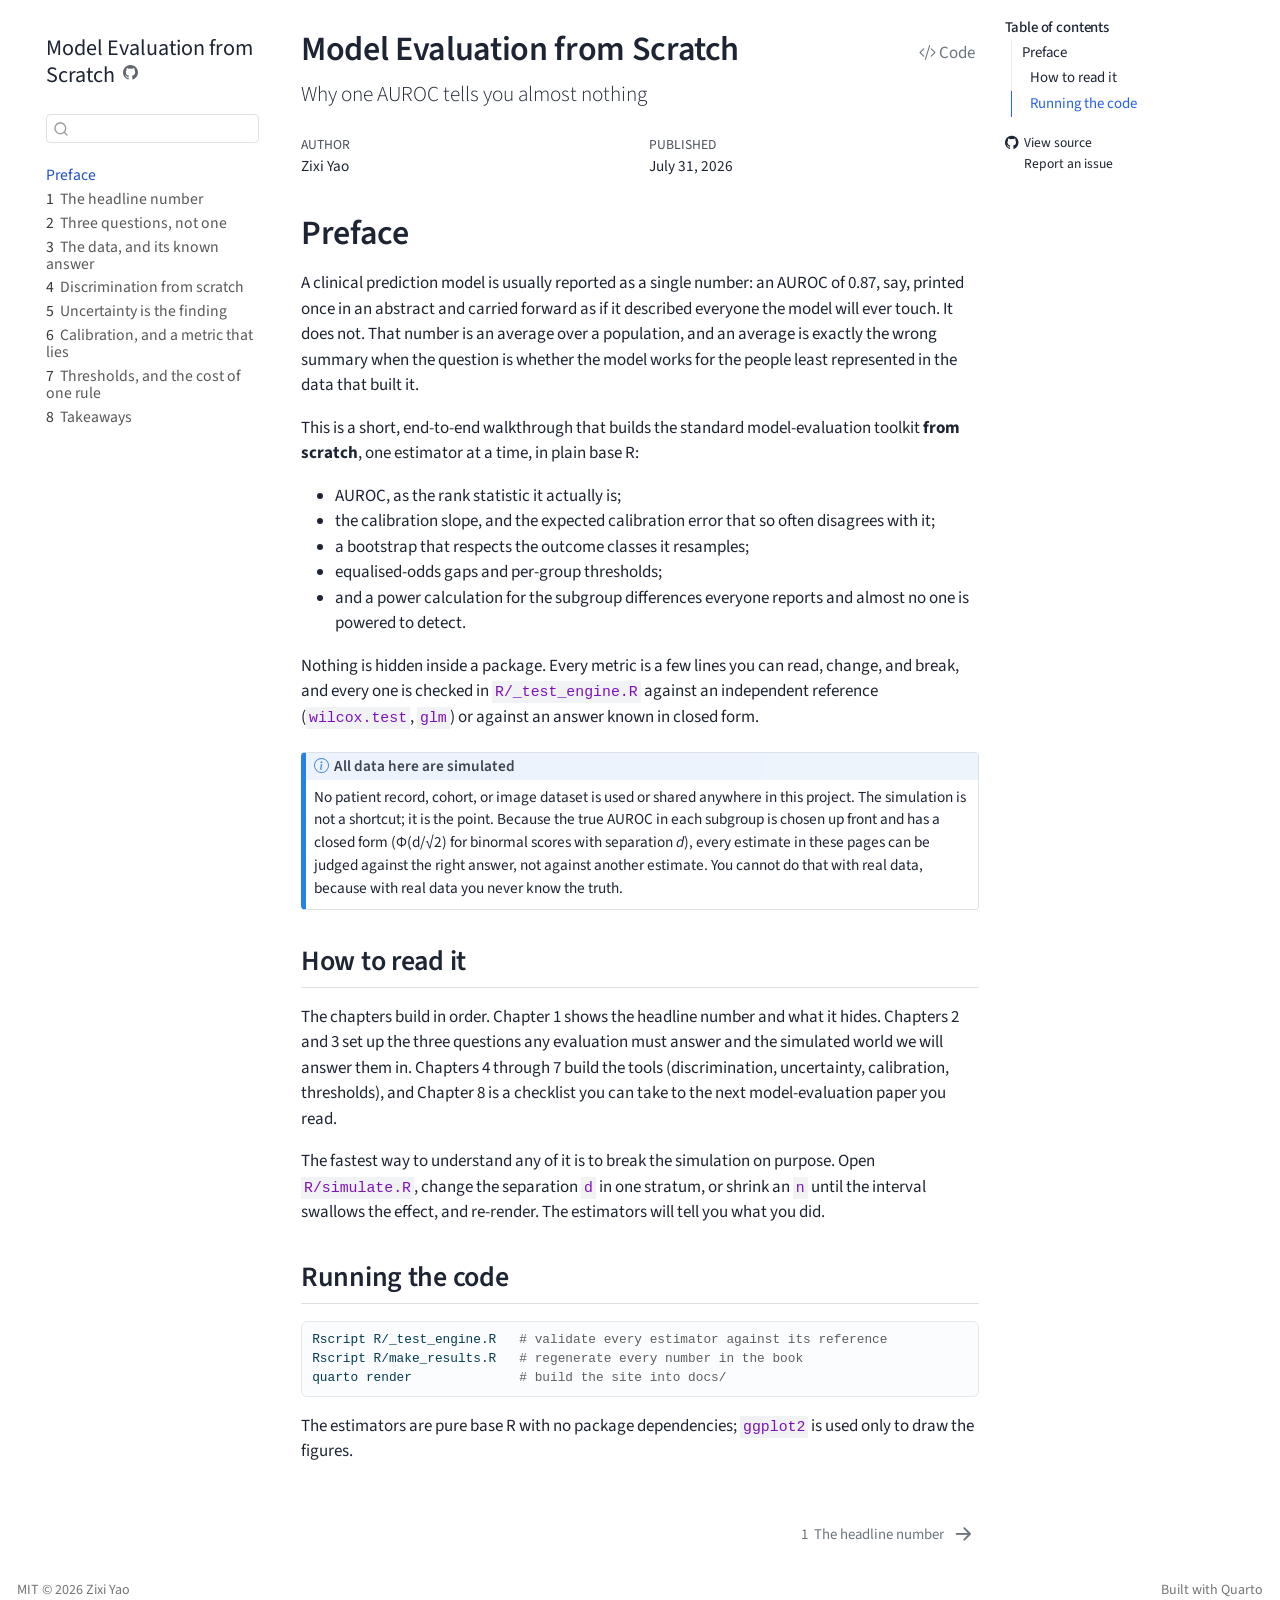
==== commit a8d8169e: "docs: tidy prose and re-render Remove em dashes, emojis and filler phrasing from the written text. R" ====
--- a/docs/index.html
+++ b/docs/index.html
@@ -7,7 +7,7 @@
 <meta name="viewport" content="width=device-width, initial-scale=1.0, user-scalable=yes">
 
 <meta name="author" content="Zixi Yao">
-<meta name="dcterms.date" content="2026-07-28">
+<meta name="dcterms.date" content="2026-07-31">
 
 <title>Model Evaluation from Scratch</title>
 <style>
@@ -243,7 +243,7 @@
     <div>
     <div class="quarto-title-meta-heading">Published</div>
     <div class="quarto-title-meta-contents">
-      <p class="date">July 28, 2026</p>
+      <p class="date">July 31, 2026</p>
     </div>
   </div>
   
@@ -266,7 +266,7 @@
 <li>equalised-odds gaps and per-group thresholds;</li>
 <li>and a power calculation for the subgroup differences everyone reports and almost no one is powered to detect.</li>
 </ul>
-<p>Nothing is hidden inside a package. Every metric is a few lines you can read, change, and break, and every one is checked in <code>R/_test_engine.R</code> against an independent reference — <code>wilcox.test</code>, <code>glm</code> — or against an answer known in closed form.</p>
+<p>Nothing is hidden inside a package. Every metric is a few lines you can read, change, and break, and every one is checked in <code>R/_test_engine.R</code> against an independent reference (<code>wilcox.test</code>, <code>glm</code>) or against an answer known in closed form.</p>
 <div class="callout callout-style-default callout-note callout-titled">
 <div class="callout-header d-flex align-content-center">
 <div class="callout-icon-container">
@@ -277,12 +277,12 @@
 </div>
 </div>
 <div class="callout-body-container callout-body">
-<p>No patient record, cohort, or image dataset is used or shared anywhere in this project. The simulation is not a shortcut; it is the point. Because the true AUROC in each subgroup is chosen up front and has a closed form — Φ(d/√2) for binormal scores with separation <em>d</em> — every estimate in these pages can be judged against the right answer rather than against another estimate. You cannot do that with real data, because with real data you never know the truth.</p>
+<p>No patient record, cohort, or image dataset is used or shared anywhere in this project. The simulation is not a shortcut; it is the point. Because the true AUROC in each subgroup is chosen up front and has a closed form (Φ(d/√2) for binormal scores with separation <em>d</em>), every estimate in these pages can be judged against the right answer, not against another estimate. You cannot do that with real data, because with real data you never know the truth.</p>
 </div>
 </div>
 <section id="how-to-read-it" class="level2">
 <h2 class="anchored" data-anchor-id="how-to-read-it">How to read it</h2>
-<p>The chapters build in order. Chapter 1 shows the headline number and what it hides. Chapters 2 and 3 set up the three questions any evaluation must answer and the simulated world we will answer them in. Chapters 4 through 7 build the tools — discrimination, uncertainty, calibration, thresholds — and Chapter 8 is a checklist you can take to the next model-evaluation paper you read.</p>
+<p>The chapters build in order. Chapter 1 shows the headline number and what it hides. Chapters 2 and 3 set up the three questions any evaluation must answer and the simulated world we will answer them in. Chapters 4 through 7 build the tools (discrimination, uncertainty, calibration, thresholds), and Chapter 8 is a checklist you can take to the next model-evaluation paper you read.</p>
 <p>The fastest way to understand any of it is to break the simulation on purpose. Open <code>R/simulate.R</code>, change the separation <code>d</code> in one stratum, or shrink an <code>n</code> until the interval swallows the effect, and re-render. The estimators will tell you what you did.</p>
 </section>
 <section id="running-the-code" class="level2">
@@ -782,7 +782,7 @@
 <span id="cb2-21"><a href="#cb2-21" aria-hidden="true" tabindex="-1"></a></span>
 <span id="cb2-22"><a href="#cb2-22" aria-hidden="true" tabindex="-1"></a>Nothing is hidden inside a package. Every metric is a few lines you can read,</span>
 <span id="cb2-23"><a href="#cb2-23" aria-hidden="true" tabindex="-1"></a>change, and break, and every one is checked in <span class="in">`R/_test_engine.R`</span> against an</span>
-<span id="cb2-24"><a href="#cb2-24" aria-hidden="true" tabindex="-1"></a>independent reference — <span class="in">`wilcox.test`</span>, <span class="in">`glm`</span> — or against an answer known in</span>
+<span id="cb2-24"><a href="#cb2-24" aria-hidden="true" tabindex="-1"></a>independent reference (<span class="in">`wilcox.test`</span>, <span class="in">`glm`</span>) or against an answer known in</span>
 <span id="cb2-25"><a href="#cb2-25" aria-hidden="true" tabindex="-1"></a>closed form.</span>
 <span id="cb2-26"><a href="#cb2-26" aria-hidden="true" tabindex="-1"></a></span>
 <span id="cb2-27"><a href="#cb2-27" aria-hidden="true" tabindex="-1"></a>::: {.callout-note}</span>
@@ -790,9 +790,9 @@
 <span id="cb2-29"><a href="#cb2-29" aria-hidden="true" tabindex="-1"></a></span>
 <span id="cb2-30"><a href="#cb2-30" aria-hidden="true" tabindex="-1"></a>No patient record, cohort, or image dataset is used or shared anywhere in this</span>
 <span id="cb2-31"><a href="#cb2-31" aria-hidden="true" tabindex="-1"></a>project. The simulation is not a shortcut; it is the point. Because the true</span>
-<span id="cb2-32"><a href="#cb2-32" aria-hidden="true" tabindex="-1"></a>AUROC in each subgroup is chosen up front and has a closed form — Φ(d/√2) for</span>
-<span id="cb2-33"><a href="#cb2-33" aria-hidden="true" tabindex="-1"></a>binormal scores with separation *d* — every estimate in these pages can be</span>
-<span id="cb2-34"><a href="#cb2-34" aria-hidden="true" tabindex="-1"></a>judged against the right answer rather than against another estimate. You</span>
+<span id="cb2-32"><a href="#cb2-32" aria-hidden="true" tabindex="-1"></a>AUROC in each subgroup is chosen up front and has a closed form (Φ(d/√2) for</span>
+<span id="cb2-33"><a href="#cb2-33" aria-hidden="true" tabindex="-1"></a>binormal scores with separation *d*), every estimate in these pages can be</span>
+<span id="cb2-34"><a href="#cb2-34" aria-hidden="true" tabindex="-1"></a>judged against the right answer, not against another estimate. You</span>
 <span id="cb2-35"><a href="#cb2-35" aria-hidden="true" tabindex="-1"></a>cannot do that with real data, because with real data you never know the</span>
 <span id="cb2-36"><a href="#cb2-36" aria-hidden="true" tabindex="-1"></a>truth.</span>
 <span id="cb2-37"><a href="#cb2-37" aria-hidden="true" tabindex="-1"></a>:::</span>
@@ -802,7 +802,7 @@
 <span id="cb2-41"><a href="#cb2-41" aria-hidden="true" tabindex="-1"></a>The chapters build in order. Chapter 1 shows the headline number and what it</span>
 <span id="cb2-42"><a href="#cb2-42" aria-hidden="true" tabindex="-1"></a>hides. Chapters 2 and 3 set up the three questions any evaluation must answer</span>
 <span id="cb2-43"><a href="#cb2-43" aria-hidden="true" tabindex="-1"></a>and the simulated world we will answer them in. Chapters 4 through 7 build the</span>
-<span id="cb2-44"><a href="#cb2-44" aria-hidden="true" tabindex="-1"></a>tools — discrimination, uncertainty, calibration, thresholds — and Chapter 8 is</span>
+<span id="cb2-44"><a href="#cb2-44" aria-hidden="true" tabindex="-1"></a>tools (discrimination, uncertainty, calibration, thresholds), and Chapter 8 is</span>
 <span id="cb2-45"><a href="#cb2-45" aria-hidden="true" tabindex="-1"></a>a checklist you can take to the next model-evaluation paper you read.</span>
 <span id="cb2-46"><a href="#cb2-46" aria-hidden="true" tabindex="-1"></a></span>
 <span id="cb2-47"><a href="#cb2-47" aria-hidden="true" tabindex="-1"></a>The fastest way to understand any of it is to break the simulation on purpose.</span>
